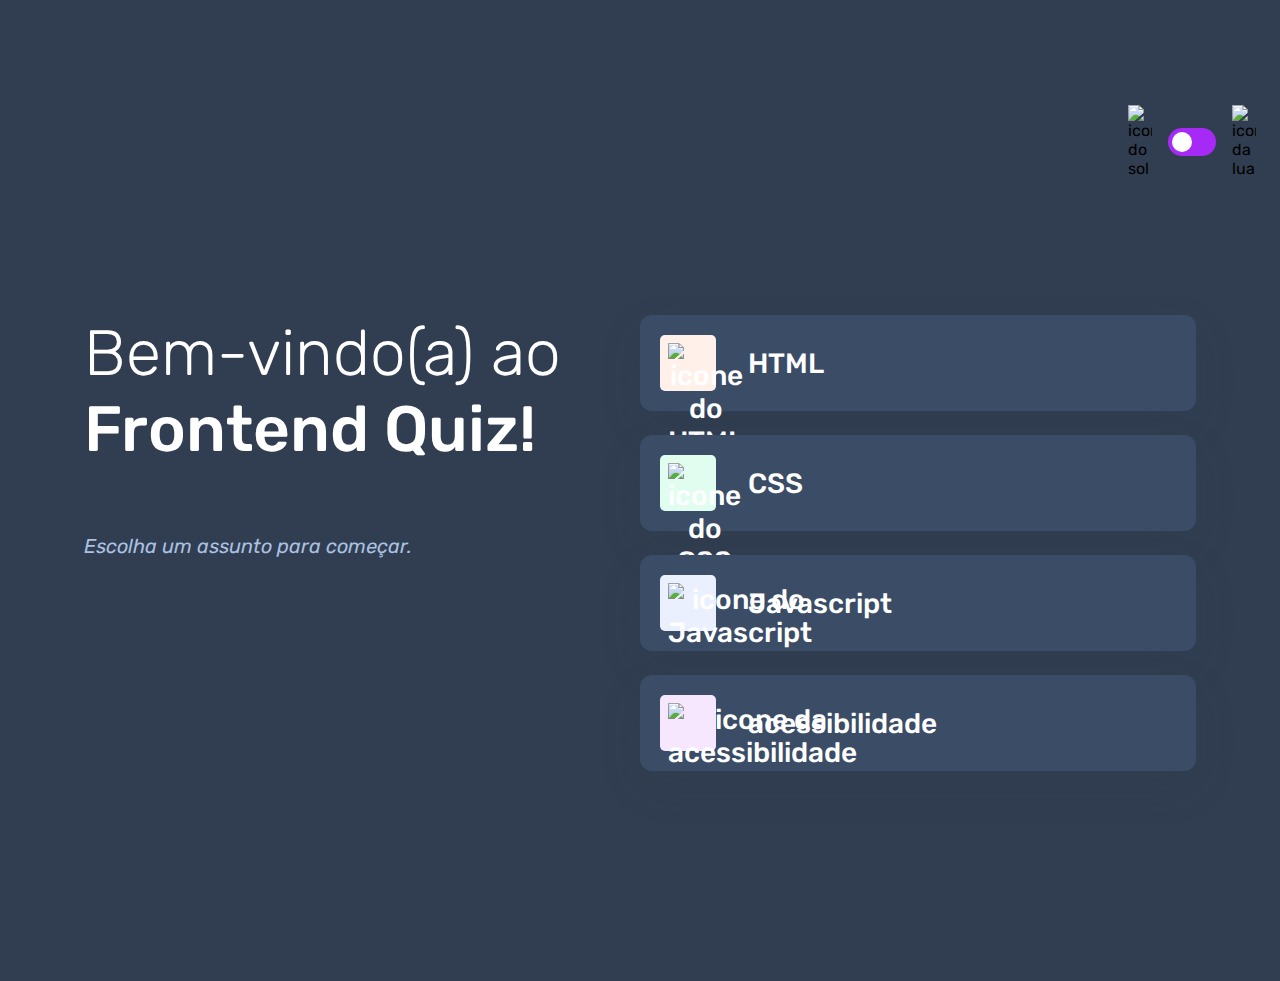
==== index.html @ 0b4907f8 "adaptação das cores para o tema escuro" ====
<!DOCTYPE html>
<html lang="pt-BR">
<head>
    <meta charset="UTF-8">
    <meta name="viewport" content="width=device-width, initial-scale=1.0">
    <link rel="preconnect" href="https://fonts.googleapis.com">
    <link rel="preconnect" href="https://fonts.gstatic.com" crossorigin>
    <link href="https://fonts.googleapis.com/css2?family=Rubik:ital,wght@0,300..900;1,300..900&display=swap" rel="stylesheet">
    <link rel="stylesheet" href="style.css">
    <title>Quiz App</title>
</head>
<body class="escuro">
    <header>
        <div class="tema">
            <img src="./assets/images/icon-sun-dark.svg" alt="icone do sol">
            <button>
                <div></div>
            </button>
            <img src="./assets/images/icon-moon-dark.svg" alt="icone da lua">
        </div>
    </header>

   <main>
    <section class="boas_vindas">
        <h1>
            Bem-vindo(a) ao <br> 
            <strong>Frontend Quiz!</strong>
        </h1>

       <p>Escolha um assunto para começar.</p>
    </section>

    <section class="assuntos">
        <button class="botao_html">
            <div>
                <img src="./assets/images/icon-html.svg" alt="icone do HTML">
            </div>
            HTML 
        </button>

        <button class="botao_css">
            <div>
                <img src="./assets/images/icon-css.svg" alt="icone do CSS">
            </div>
            CSS 
        </button>

        <button class="botao_javascript">
            <div>
                <img src="./assets/images/icon-js.svg" alt="icone do Javascript">
            </div>
            Javascript
        </button>

        <button class="botao_acessibilidade">
            <div>
                <img src="./assets/images/icon-accessibility.svg" alt="icone da acessibilidade">
            </div>
            acessibilidade
        </button>
    </section>
   </main>
</body>
</html>
---- style.css ----
*{
    margin: 0;
    padding: 0;
    box-sizing: border-box;   
    font-family: "Rubik", sans-serif;
    -webkit-font-smoothing: antialiased;
}

:root{
    --bg-color: #f4f6fa;
    --purple: #a729f5;
    --primary-text-color: #313e51;
    --secondary-text-color: #626c7f;
    --button-bg: #fff;
    --shadow: 0px 16px 40px 0px rgba(143,160,193,0.14);
    --bg-html: #fff1e9;
    --bg-css: #e0fdef;
    --bg-javascript: #ebf0ff;
    --bg_acessibilidade: #f6e7ff;
    --white: #fff;    
    --bg-mobile: url(./assets/images/pattern-background-mobile-light.svg);
    --bg-desktop: url(./assets/images/pattern-background-desktop-light.svg);
}

body.escuro {
    --bg-color: #313e51;
    --bg-mobile: url(./assets/images/pattern-background-mobile-dark.svg);
    --bg-desktop: url(./assets/images/pattern-background-desktop-dark.svg);
    --primary-text-color: #fff;
    --secondary-text-color: #abc1e1;
    --button-bg: #3b4d66;
    --shadow: 0px 16px 40px 0px rgba(49, 62, 81, 0.14);
}

body{
    height: 100svh;
    background: var(--bg-mobile) var(--bg-color);
    background-repeat: no-repeat;
    background-size: cover;
}

header {
    padding: 16px 24px;
    display: flex;
    justify-content: flex-end;
}

.tema{
    padding: 8px 0;
    display: flex;
    align-items: center;
    gap: 8px;
}

.tema img {
    width: 16px;
}

.tema button {
    height: 20px;
    width: 32px;
    background: var(--purple);
    border: 0;
    border-radius: 999px;
    padding: 4px;
}

.tema button div {
    background: var(--white);
    width: 12px;
    height: 12px;
    border-radius: 999px;
}

main{
    padding: 32px 24px;
}

.boas_vindas {
    margin-bottom: 40px;
}

.boas_vindas h1 {
    font-size: 40px;
    font-weight: 300;
    color: var(--primary-text-color);
    padding-bottom: 16px;
}

.boas_vindas h1 strong {
    font-weight: 500;
}

.boas_vindas p {
    color: var(--secondary-text-color);
    font-size: 14px;
    line-height: 150%;
    font-style: italic;
}

.assuntos{
    display: flex;
    flex-direction: column;
    gap:12px;
}

.assuntos button {
    border: none;
    background: var(--button-bg);
    display: flex;
    align-items: center;
    gap: 16px;
    padding: 12px;
    border-radius: 12px;
    box-shadow: var(--shadow);
    font-size: 18px;
    font-weight: 500;
    color: var(--primary-text-color);
}

.assuntos button div {
    width: 40px;
    height: 40px;
    padding: 5px;
    border-radius: 5px;
}

.assuntos button img {
    width: 100%;
}

.botao_html div {
    background: var(--bg-html);
}

.botao_css div {
    background: var(--bg-css);
}

.botao_javascript div {
    background: var(--bg-javascript);
}

.botao_acessibilidade div {
    background: var(--bg_acessibilidade);
}

@media(min-width: 1100px) {
    body {
        background: var(--bg-desktop)var(--bg-color);
        background-size: cover;
        background-repeat: no-repeat;
    }

    header {
        margin-block: 81px;
    }

    .tema {
        gap: 16px;
    }

    .tema img {
        width: 24px;
    }

    .tema button {
        width: 48px;
        height: 28px;
    }

    .tema button div {
        width: 20px;
        height: 20px;
    }

    main {
        display: flex;
        max-width: 1160px;
        margin-inline: auto;
    }

    section {
        width: 100%;
    }

    .boas_vindas h1 {
        font-size: 64px;
        margin-bottom: 48px; 
    }

    .boas_vindas p {
        font-size: 20px;
    }

    .assuntos {
        gap: 24px;
    }

    .assuntos button {
        font-size: 28px;
        padding: 20px;
        gap: 32px;
    }

    .assuntos button div {
        width: 56px;
        height: 56px;
        padding: 8px;
    }
}
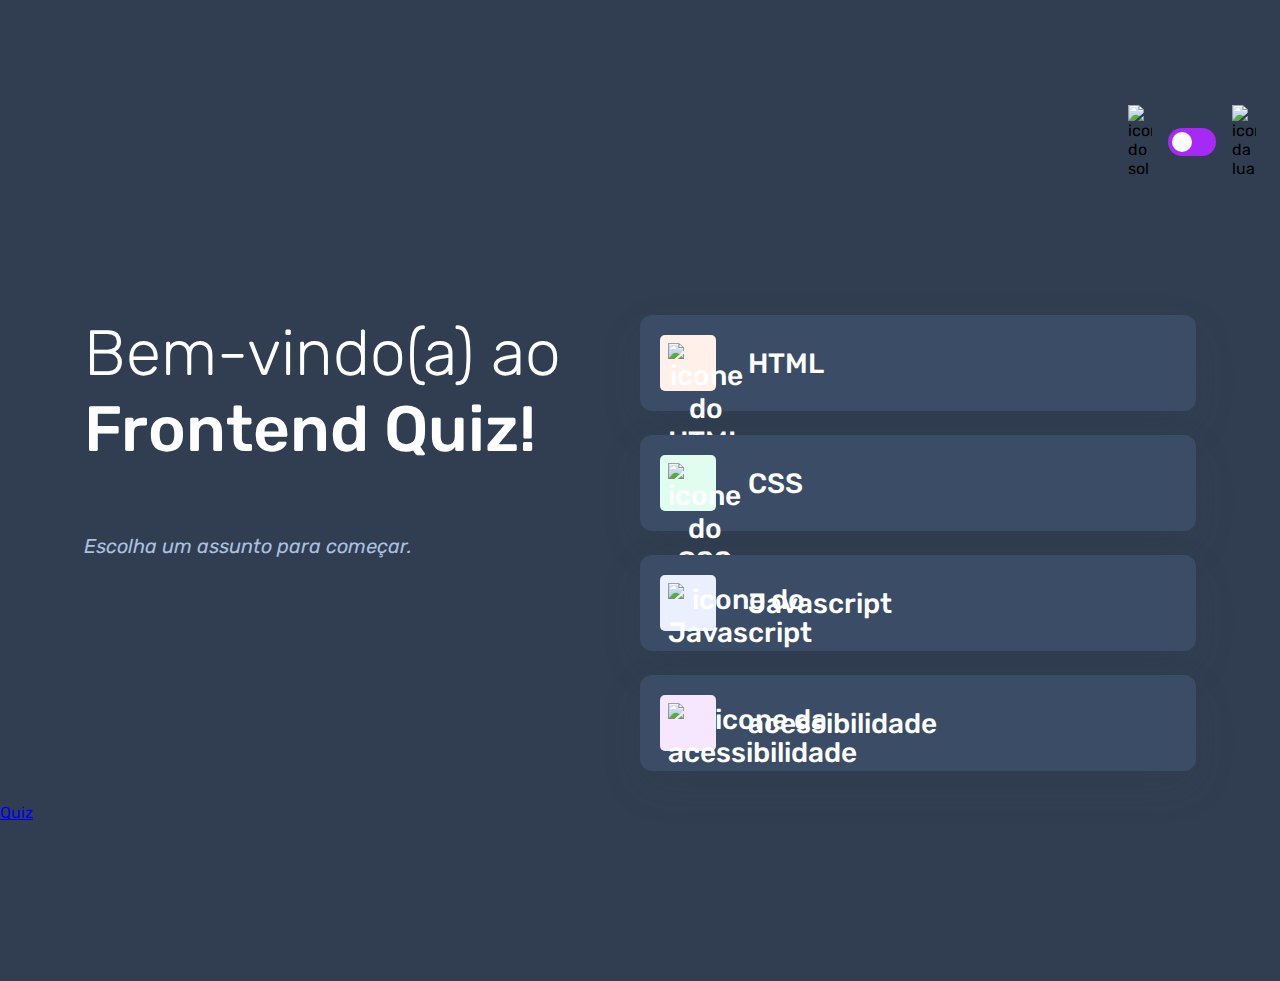
==== commit deb7c2f8: "criação da página do quiz" ====
--- a/index.html
+++ b/index.html
@@ -60,5 +60,8 @@
         </button>
     </section>
    </main>
+
+   <a href="./pages//quiz/quiz.html">Quiz</a>
+
 </body>
 </html>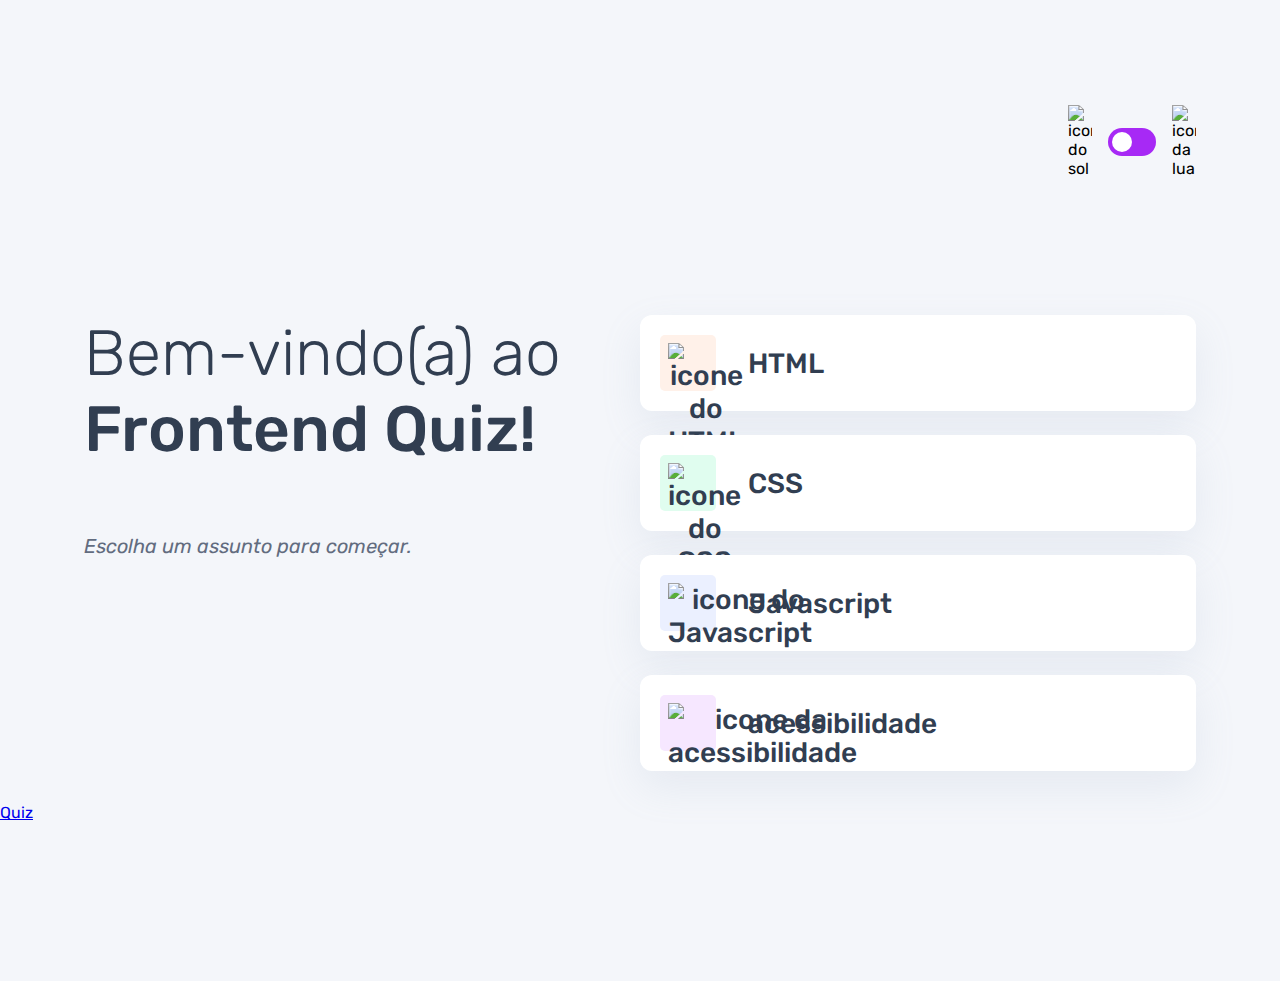
==== commit 53443cb6: "primeiros ajustes do tema no Javascript" ====
--- a/index.html
+++ b/index.html
@@ -7,9 +7,10 @@
     <link rel="preconnect" href="https://fonts.gstatic.com" crossorigin>
     <link href="https://fonts.googleapis.com/css2?family=Rubik:ital,wght@0,300..900;1,300..900&display=swap" rel="stylesheet">
     <link rel="stylesheet" href="style.css">
+    <script src="./script.js" defer></script>
     <title>Quiz App</title>
 </head>
-<body class="escuro">
+<body>
     <header>
         <div class="tema">
             <img src="./assets/images/icon-sun-dark.svg" alt="icone do sol">
--- a/style.css
+++ b/style.css
@@ -43,6 +43,8 @@
     padding: 16px 24px;
     display: flex;
     justify-content: flex-end;
+    max-width: 1160px;
+    margin-inline: auto;
 }
 
 .tema{
@@ -63,6 +65,7 @@
     border: 0;
     border-radius: 999px;
     padding: 4px;
+    display: flex;
 }
 
 .tema button div {
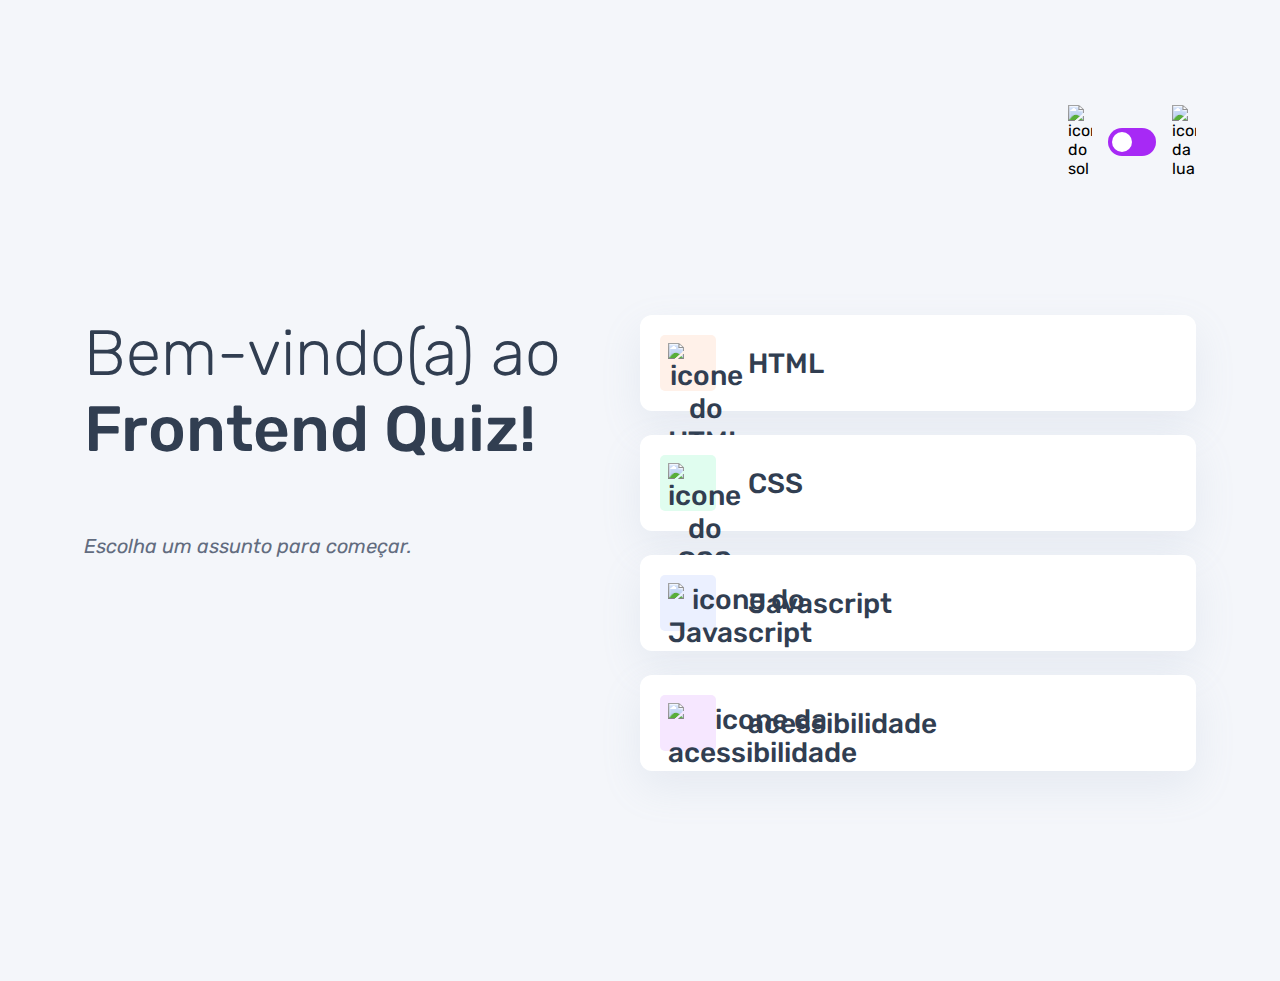
==== commit 99a14aca: "adicionada a função para escolher o tema do quiz do index.html" ====
--- a/index.html
+++ b/index.html
@@ -7,7 +7,7 @@
     <link rel="preconnect" href="https://fonts.gstatic.com" crossorigin>
     <link href="https://fonts.googleapis.com/css2?family=Rubik:ital,wght@0,300..900;1,300..900&display=swap" rel="stylesheet">
     <link rel="stylesheet" href="style.css">
-    <script src="./script.js" defer></script>
+    <script src="./script.js" type="module" defer></script>
     <title>Quiz App</title>
 </head>
 <body>
@@ -61,8 +61,5 @@
         </button>
     </section>
    </main>
-
-   <a href="./pages//quiz/quiz.html">Quiz</a>
-
 </body>
 </html>--- a/style.css
+++ b/style.css
@@ -66,6 +66,7 @@
     border-radius: 999px;
     padding: 4px;
     display: flex;
+    cursor: pointer;
 }
 
 .tema button div {
@@ -119,6 +120,7 @@
     font-size: 18px;
     font-weight: 500;
     color: var(--primary-text-color);
+    cursor: pointer;
 }
 
 .assuntos button div {
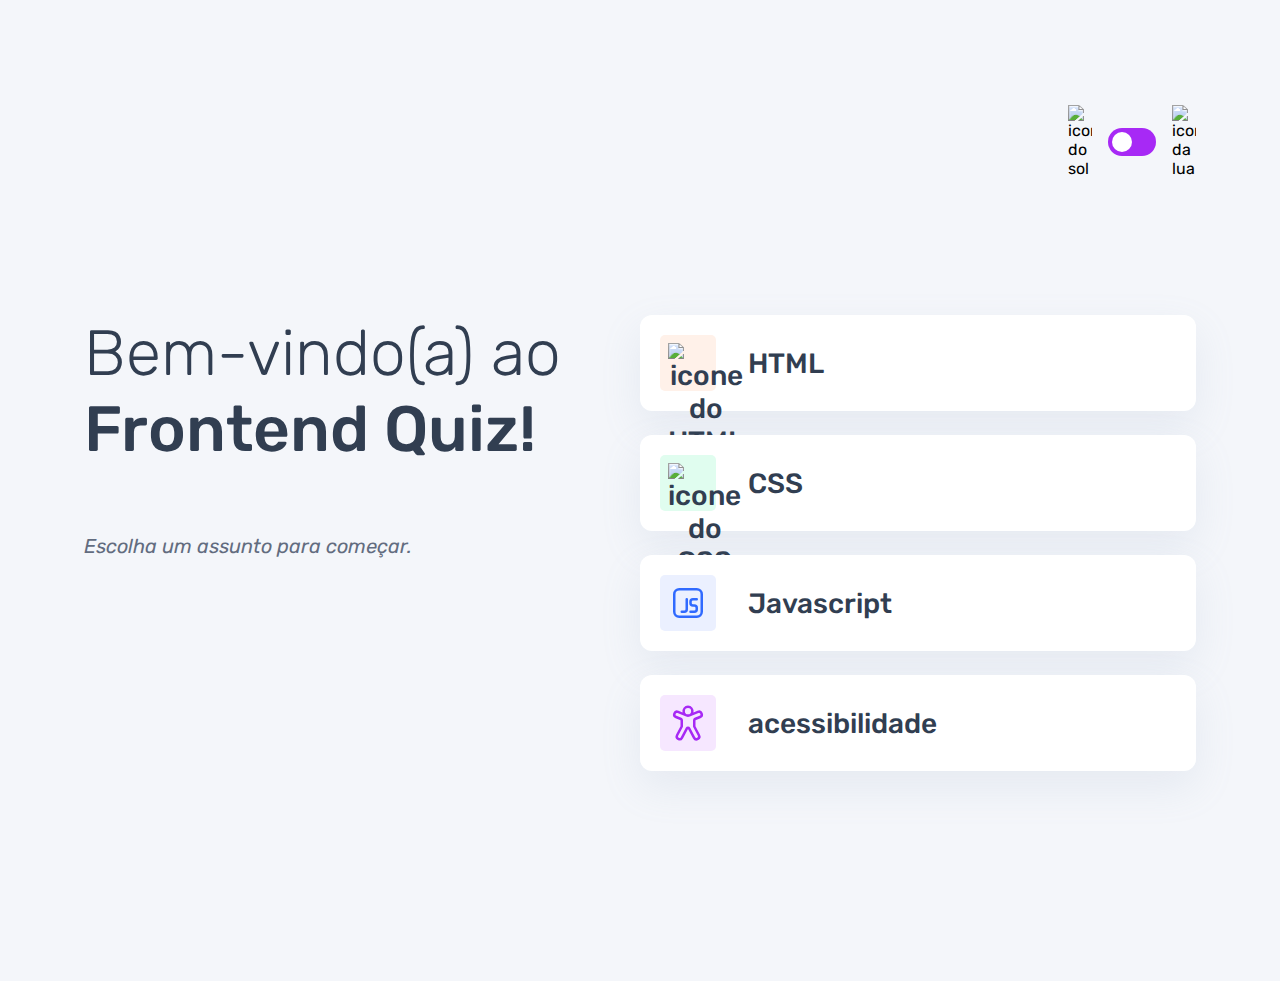
==== commit c7f39d37: "alteração dinamica do assunto da página" ====
--- a/index.html
+++ b/index.html
@@ -48,14 +48,14 @@
 
         <button class="botao_javascript">
             <div>
-                <img src="./assets/images/icon-js.svg" alt="icone do Javascript">
+                <img src="./assets/images/icon-javascript.svg" alt="icone do Javascript">
             </div>
             Javascript
         </button>
 
         <button class="botao_acessibilidade">
             <div>
-                <img src="./assets/images/icon-accessibility.svg" alt="icone da acessibilidade">
+                <img src="./assets/images/icon-acessibilidade.svg" alt="icone da acessibilidade">
             </div>
             acessibilidade
         </button>
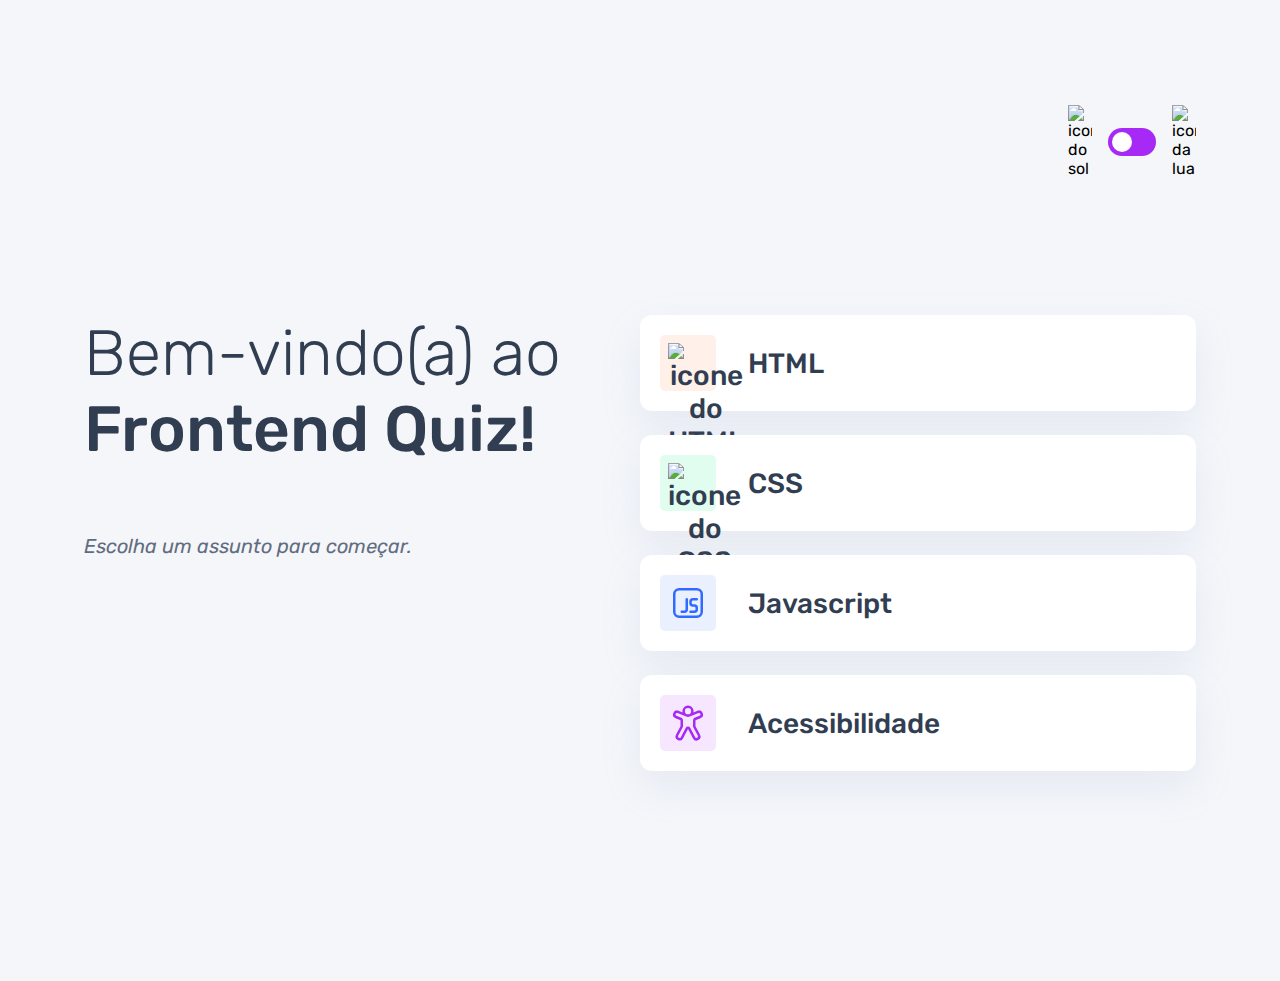
==== commit ee189ed4: "adicionadas as funções de buscar as perguntas e montar as perguntas no html" ====
--- a/index.html
+++ b/index.html
@@ -55,9 +55,9 @@
 
         <button class="botao_acessibilidade">
             <div>
-                <img src="./assets/images/icon-acessibilidade.svg" alt="icone da acessibilidade">
+                <img src="./assets/images/icon-acessibilidade.svg" alt="icone da Acessibilidade">
             </div>
-            acessibilidade
+            Acessibilidade
         </button>
     </section>
    </main>
